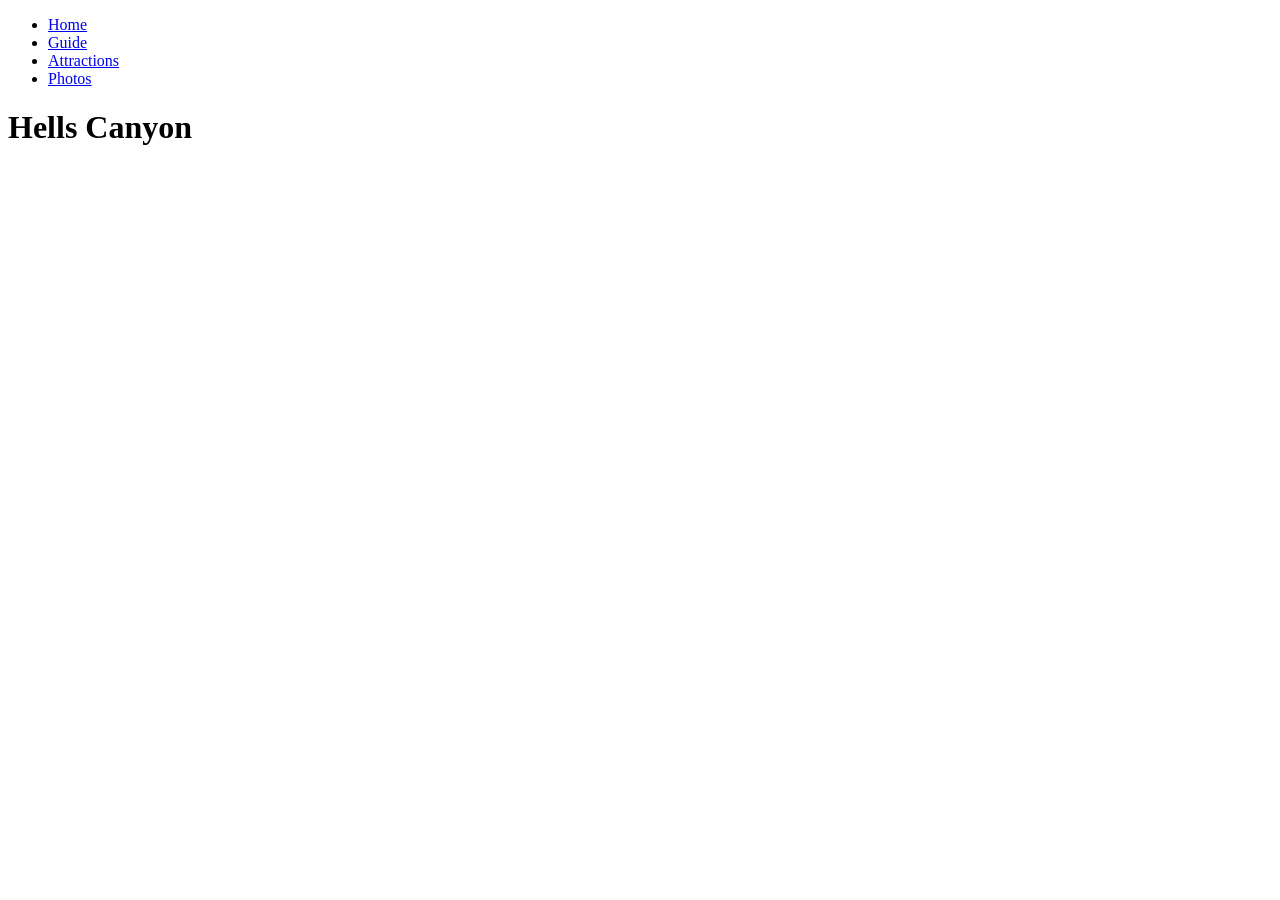
==== pages/attractions.html @ 329beb25 "add site header web component" ====
<!DOCTYPE html>
<html lang="en">
  <head>
    <meta charset="UTF-8" />
    <meta name="viewport" content="width=device-width, initial-scale=1.0" />
    <title>Attractions — Hells Canyon</title>
    <script src="/components/site-header.js" defer></script>
  </head>
  <body>
    <site-header></site-header>

    <main>
    </main>
  </body>
</html>
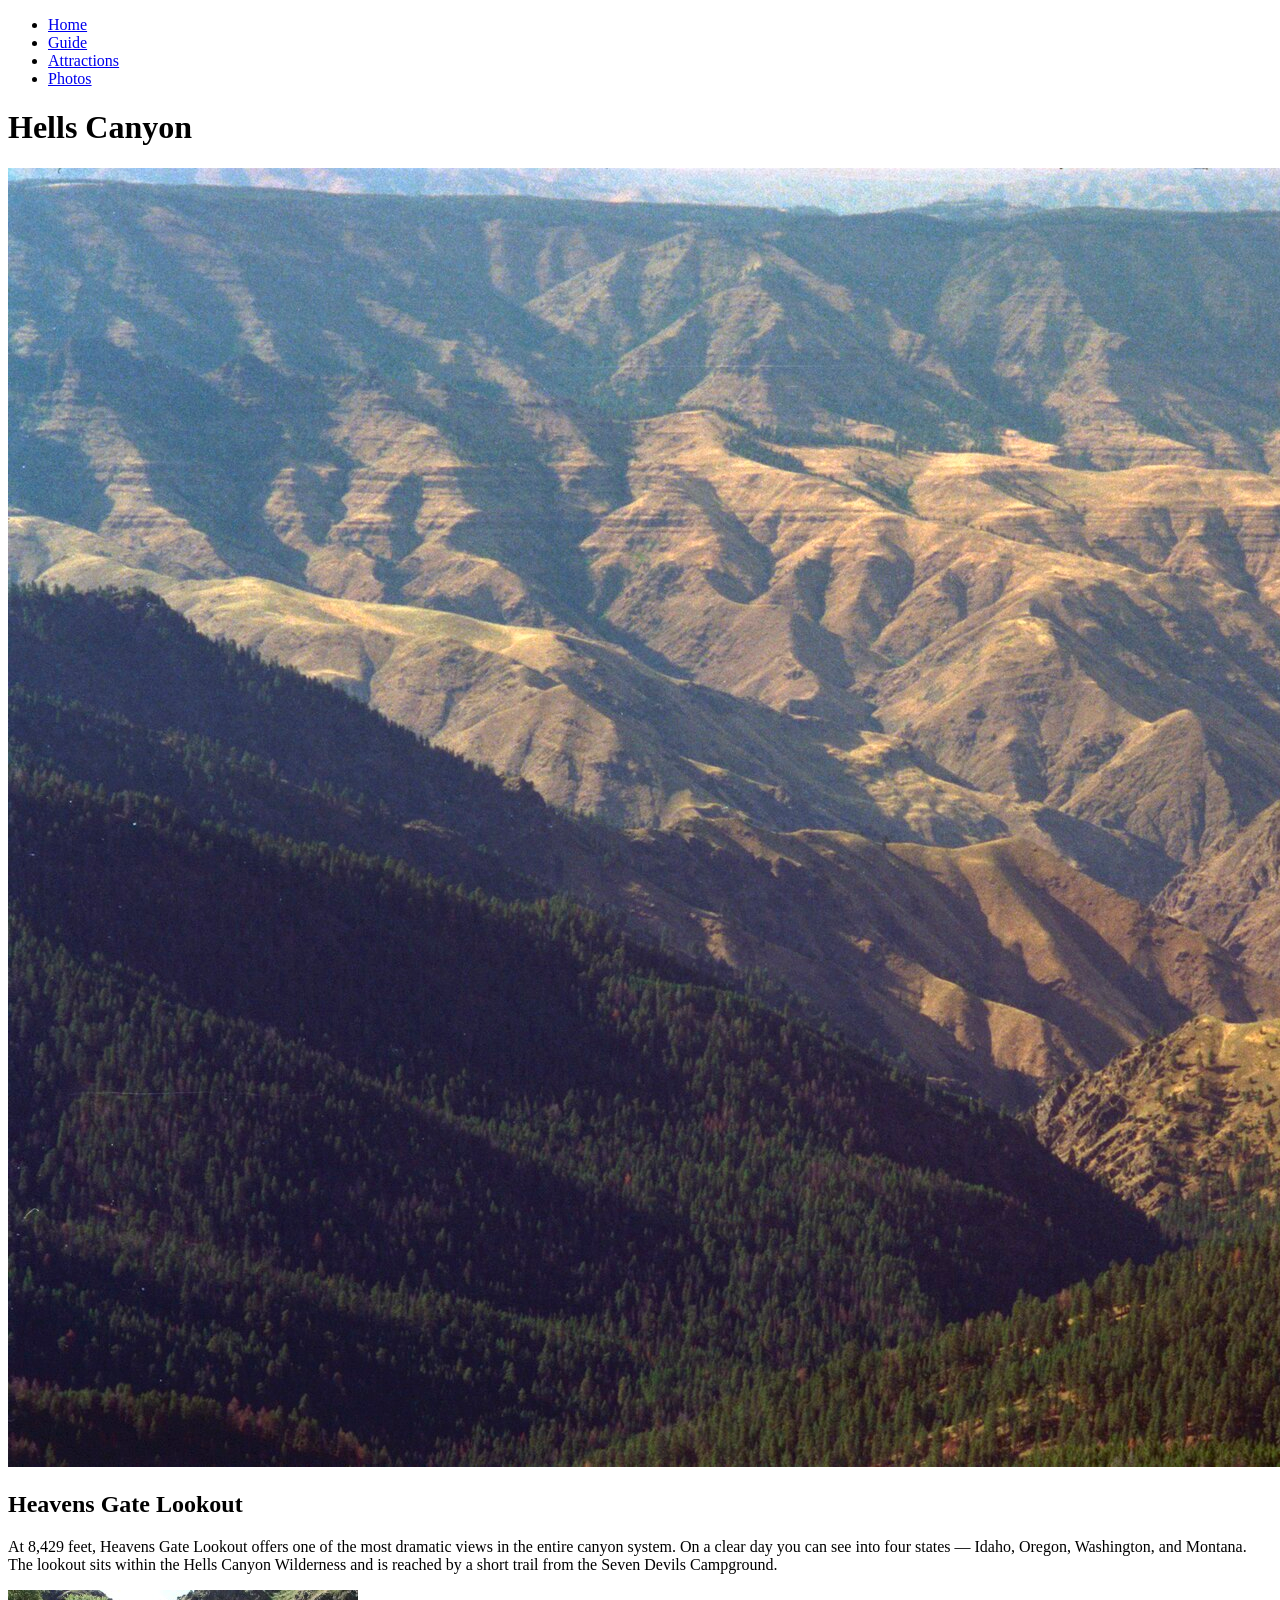
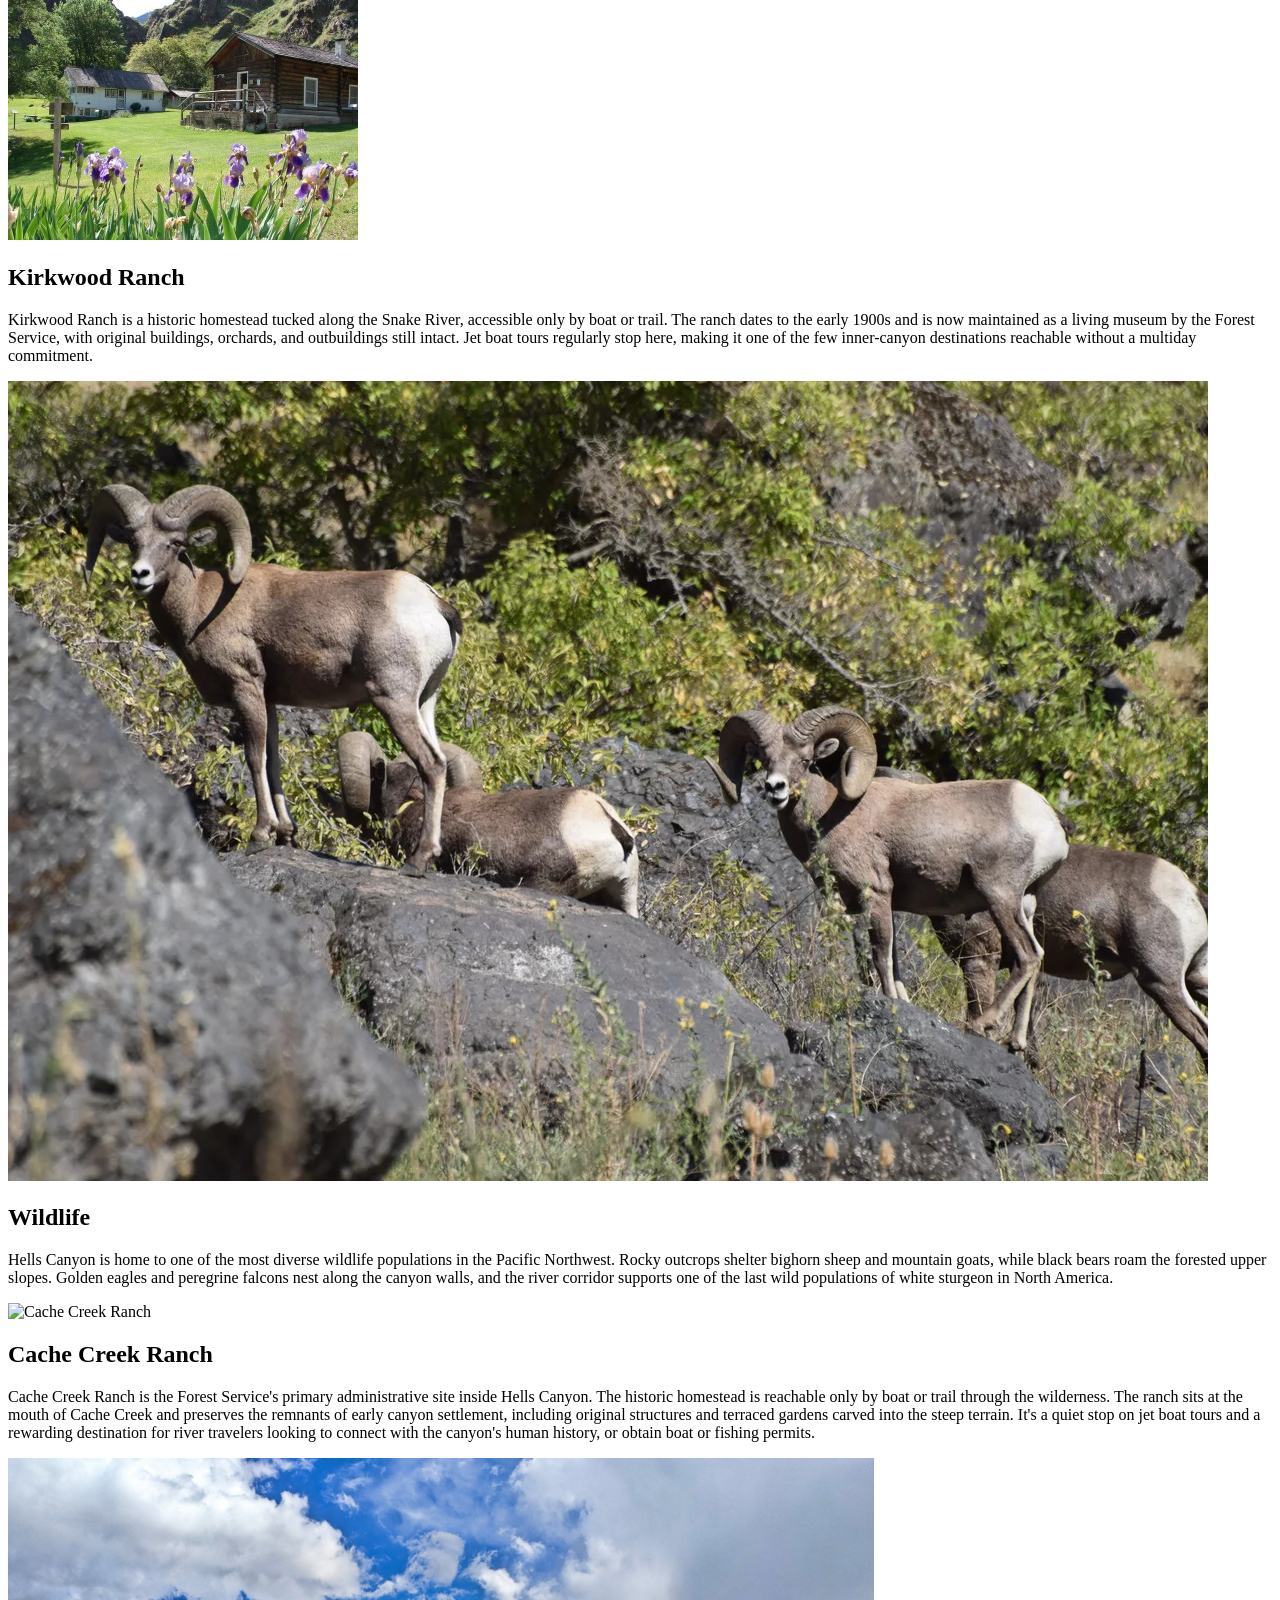
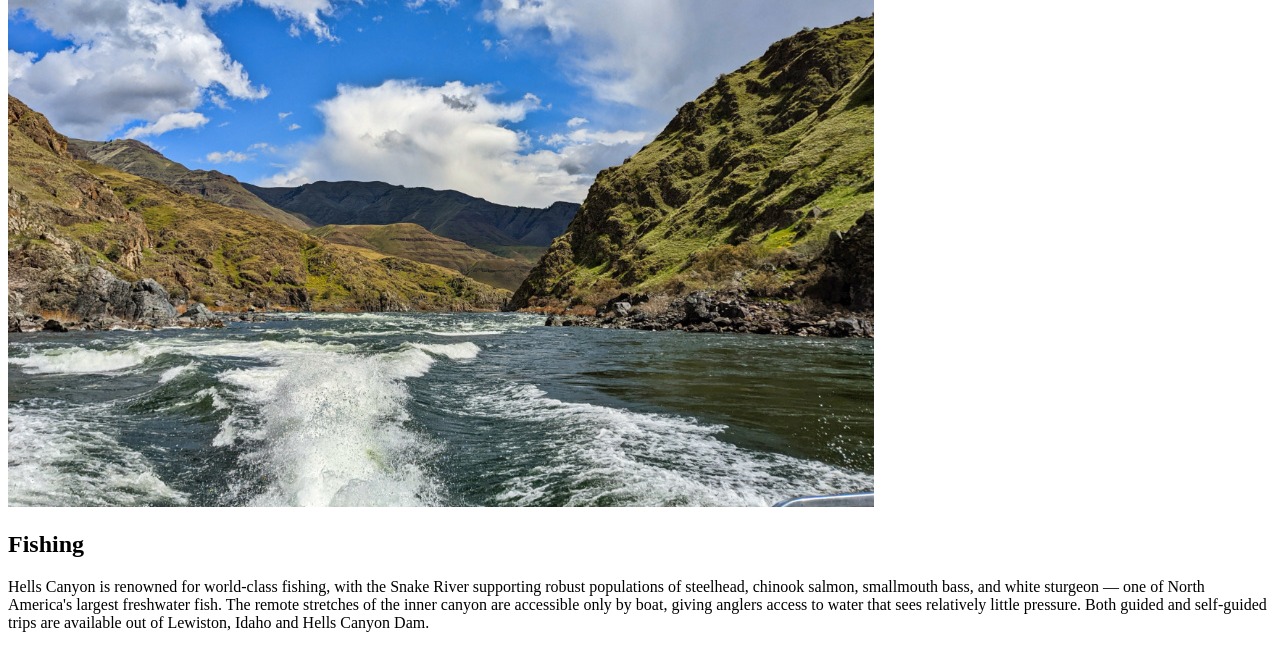
==== commit 0e6d6c8e: "add attractions page and component" ====
--- a/pages/attractions.html
+++ b/pages/attractions.html
@@ -5,11 +5,75 @@
     <meta name="viewport" content="width=device-width, initial-scale=1.0" />
     <title>Attractions — Hells Canyon</title>
     <script src="/components/site-header.js" defer></script>
+    <script src="/components/attraction-card.js" defer></script>
   </head>
   <body>
     <site-header></site-header>
 
     <main>
+      <attraction-card
+        image="/images/photos/heavens-gate.jpg"
+        title="Heavens Gate Lookout"
+      >
+        At 8,429 feet, Heavens Gate Lookout offers one of the most dramatic
+        views in the entire canyon system. On a clear day you can see into four
+        states — Idaho, Oregon, Washington, and Montana. The lookout sits within
+        the Hells Canyon Wilderness and is reached by a short trail from the
+        Seven Devils Campground.
+      </attraction-card>
+
+      <attraction-card
+        image="/images/photos/kirkwood-ranch.jpg"
+        title="Kirkwood Ranch"
+        flip
+      >
+        Kirkwood Ranch is a historic homestead tucked along the Snake River,
+        accessible only by boat or trail. The ranch dates to the early 1900s
+        and is now maintained as a living museum by the Forest Service, with
+        original buildings, orchards, and outbuildings still intact. Jet boat
+        tours regularly stop here, making it one of the few inner-canyon
+        destinations reachable without a multiday commitment.
+      </attraction-card>
+
+      <attraction-card
+        image="/images/photos/mountain-goats.webp"
+        title="Wildlife"
+      >
+        Hells Canyon is home to one of the most diverse wildlife populations
+        in the Pacific Northwest. Rocky outcrops shelter bighorn sheep and
+        mountain goats, while black bears roam the forested upper slopes.
+        Golden eagles and peregrine falcons nest along the canyon walls, and
+        the river corridor supports one of the last wild populations of white
+        sturgeon in North America.
+      </attraction-card>
+
+      <attraction-card
+        image="/images/photos/cache-creek-ranch.jpg"
+        title="Cache Creek Ranch"
+        flip
+      >
+        Cache Creek Ranch is the Forest Service's primary administrative site 
+        inside Hells Canyon. The historic homestead is reachable only by boat 
+        or trail through the wilderness. The ranch
+        sits at the mouth of Cache Creek and preserves the remnants of early
+        canyon settlement, including original structures and terraced gardens
+        carved into the steep terrain. It's a quiet stop on jet boat tours
+        and a rewarding destination for river travelers looking to connect
+        with the canyon's human history, or obtain boat or fishing permits.
+      </attraction-card>
+
+      <attraction-card
+        image="/images/photos/view-from-boat.jpg"
+        title="Fishing"
+      >
+        Hells Canyon is renowned for world-class fishing, with the Snake River
+        supporting robust populations of steelhead, chinook salmon, smallmouth
+        bass, and white sturgeon — one of North America's largest freshwater
+        fish. The remote stretches of the inner canyon are accessible only by
+        boat, giving anglers access to water that sees relatively little
+        pressure. Both guided and self-guided trips are available out of
+        Lewiston, Idaho and Hells Canyon Dam.
+      </attraction-card>
     </main>
   </body>
 </html>
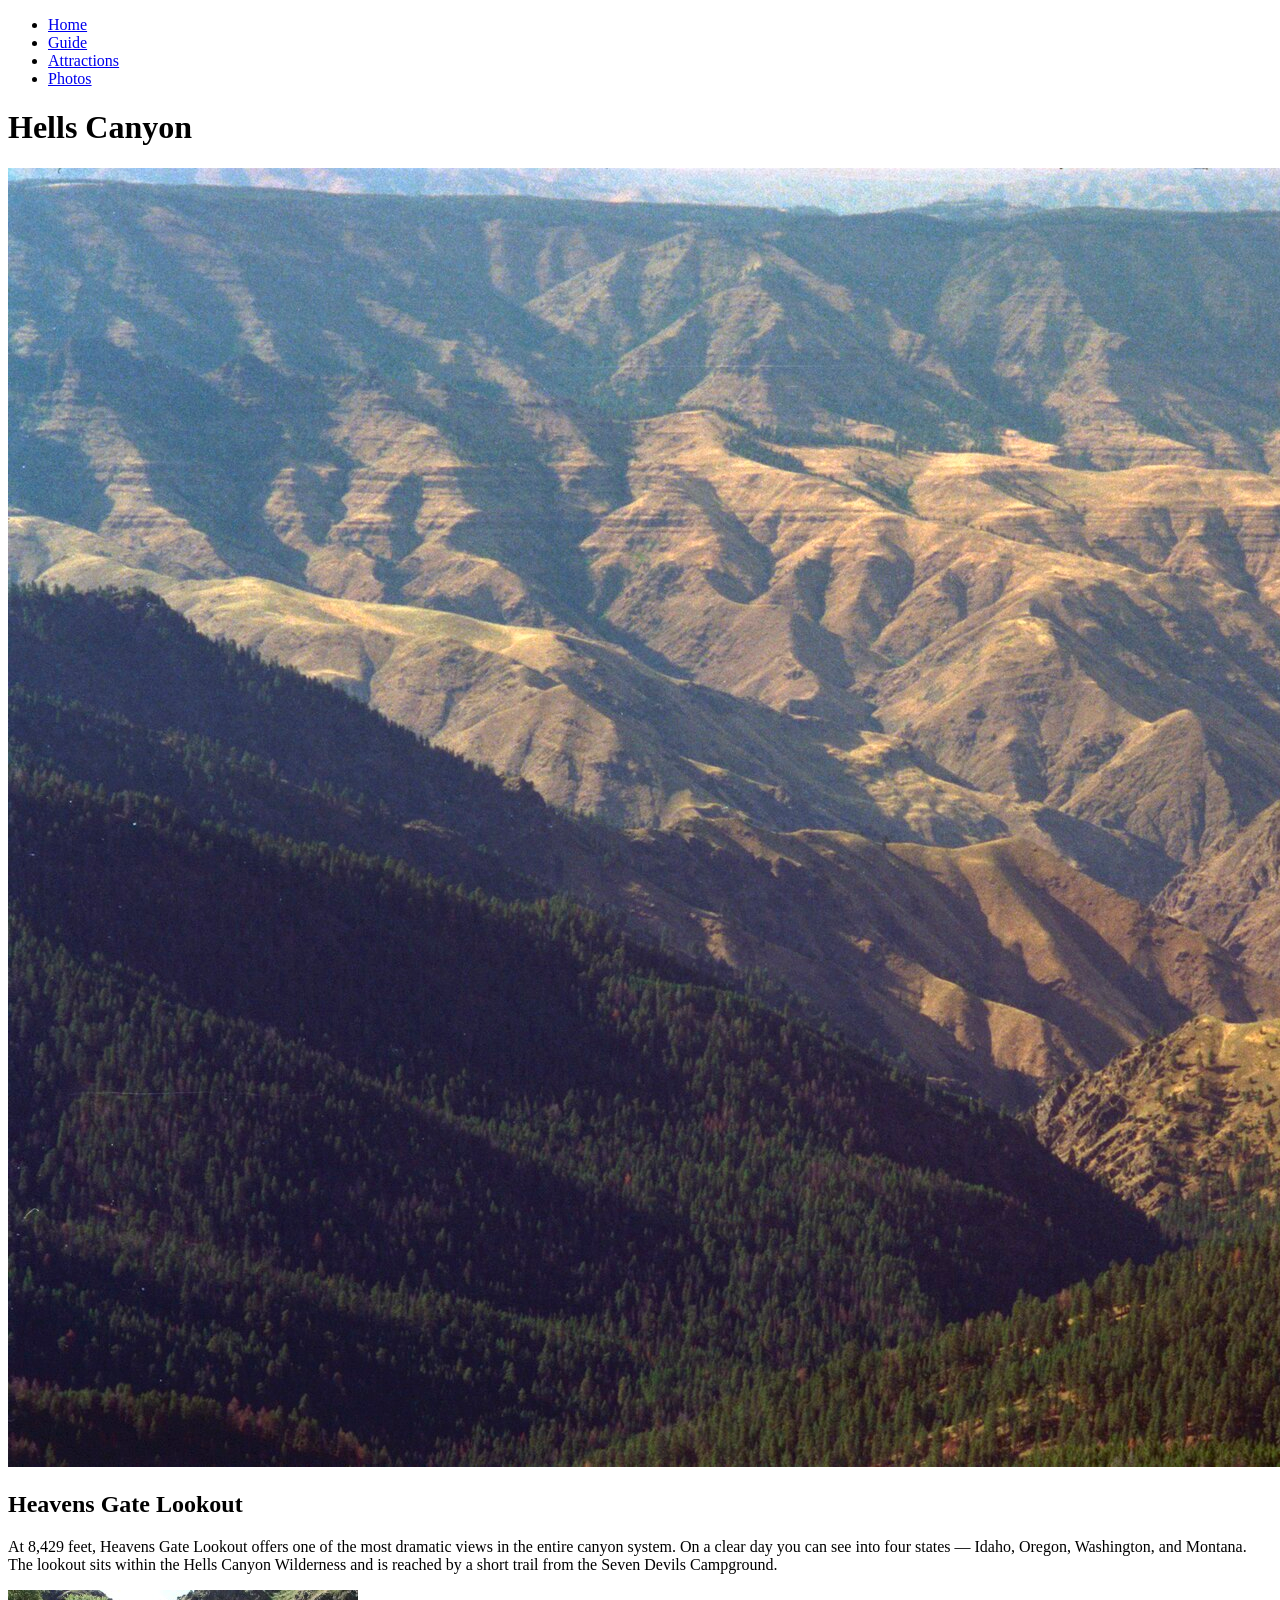
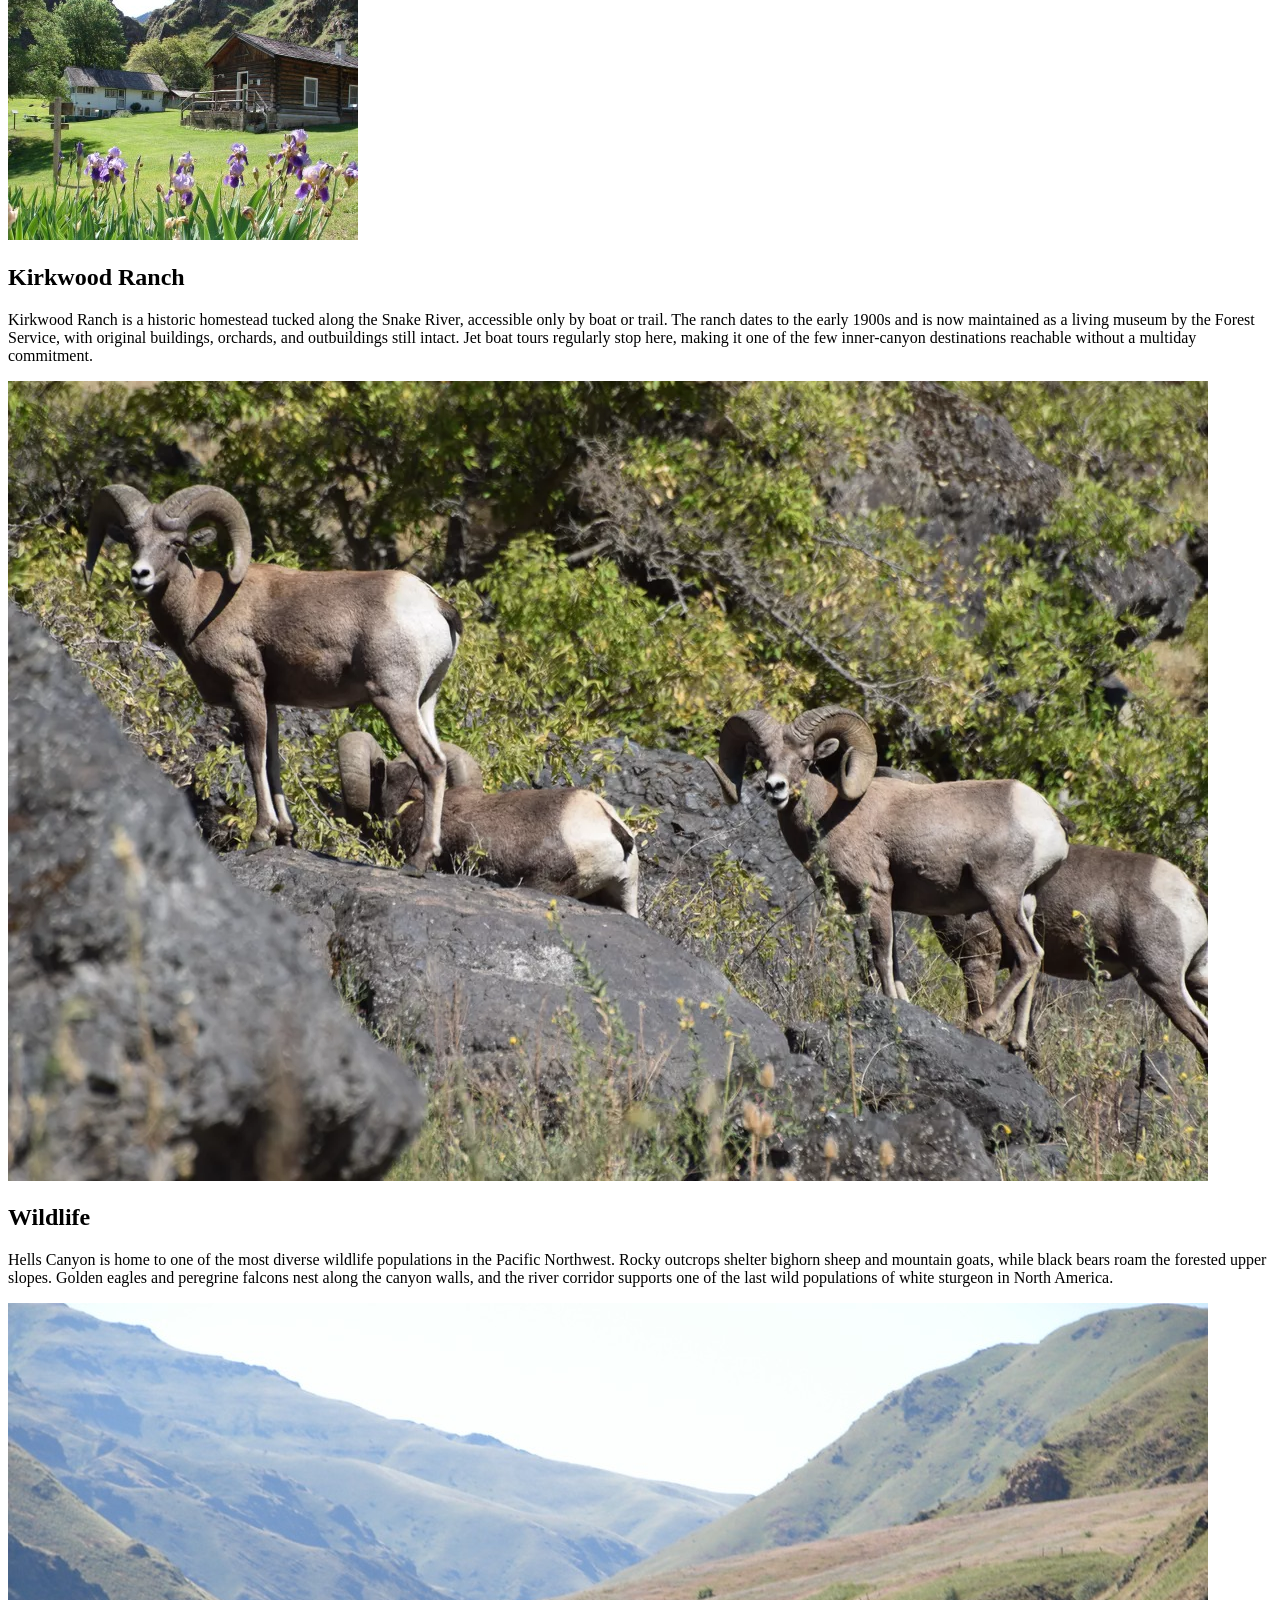
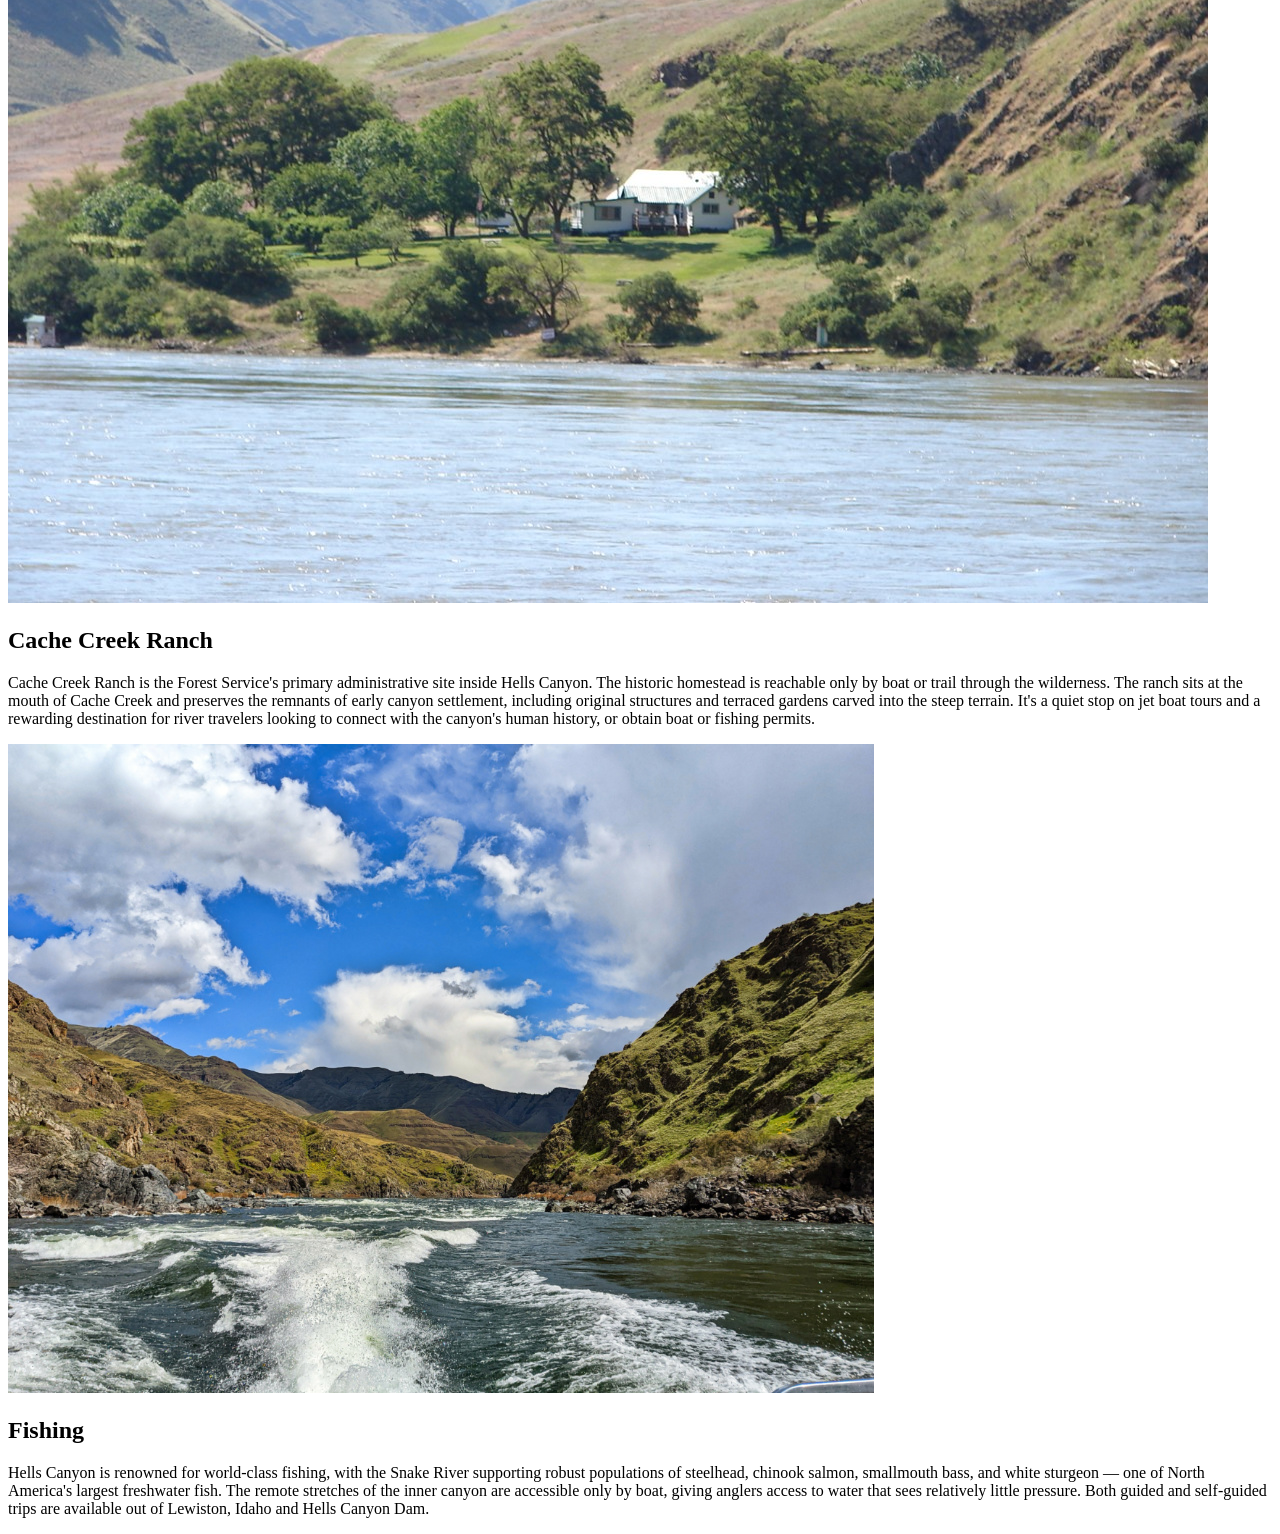
==== commit cbbc3c09: "add photos page" ====
--- a/pages/attractions.html
+++ b/pages/attractions.html
@@ -48,7 +48,7 @@
       </attraction-card>
 
       <attraction-card
-        image="/images/photos/cache-creek-ranch.jpg"
+        image="/images/photos/cache-creek.jpg"
         title="Cache Creek Ranch"
         flip
       >
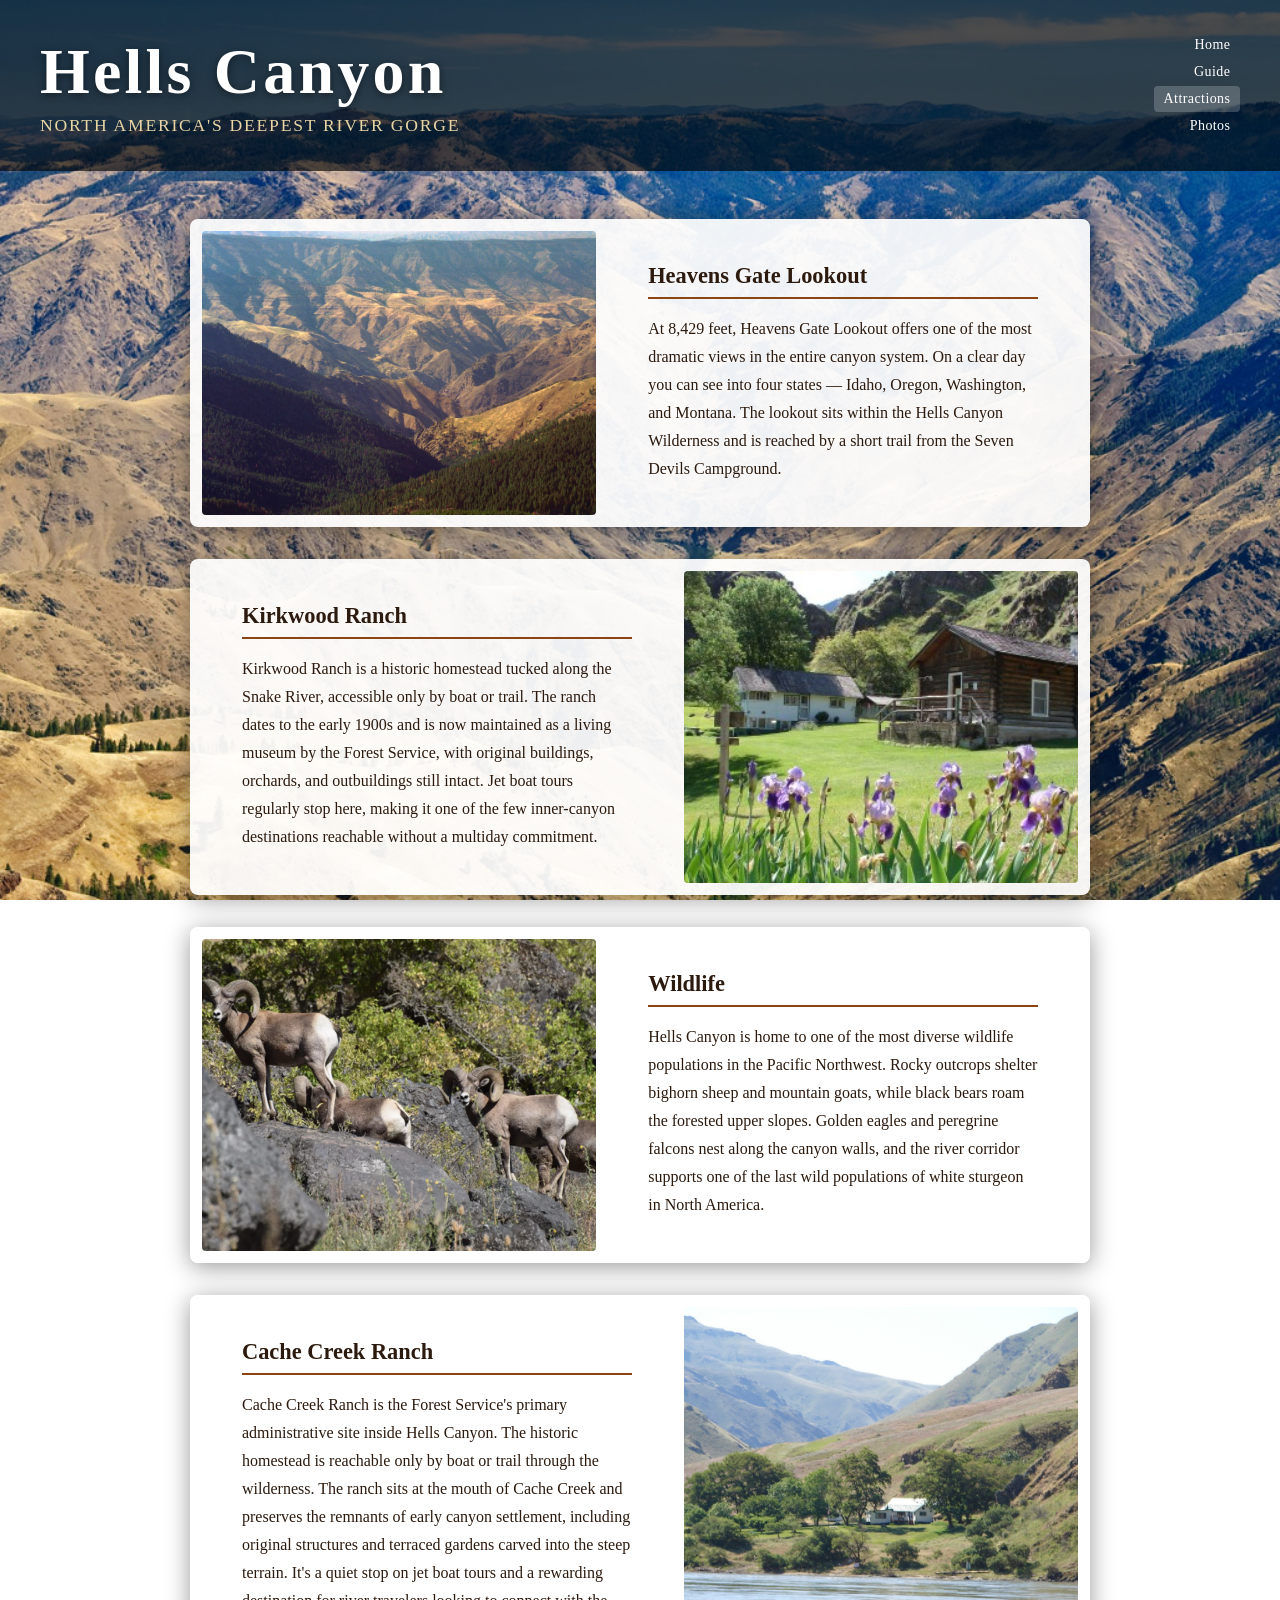
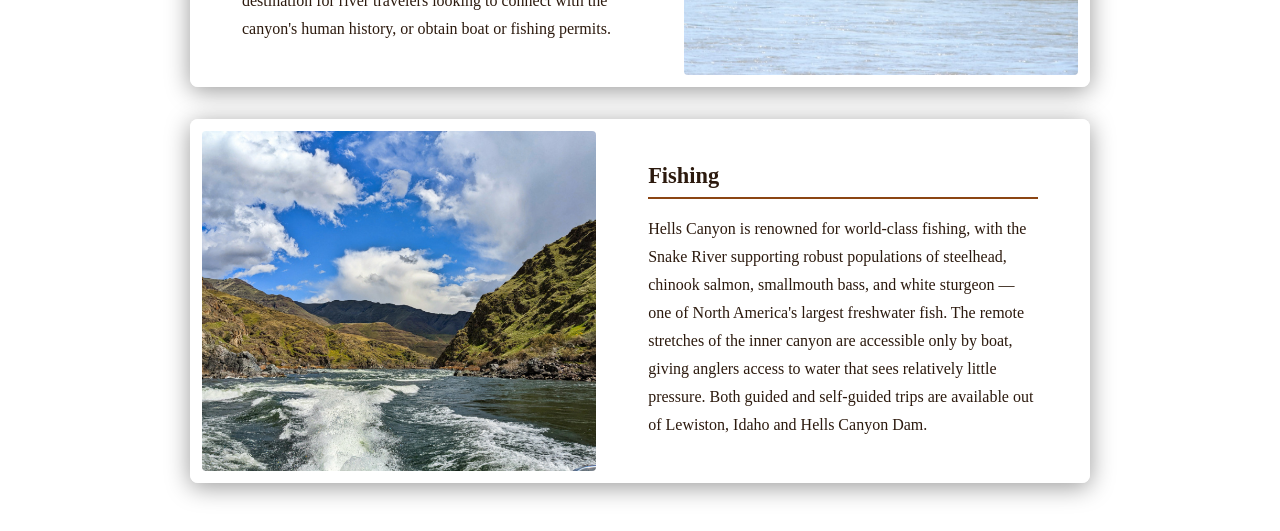
==== commit 3defecad: "Claude's first pass at CSS" ====
--- a/pages/attractions.html
+++ b/pages/attractions.html
@@ -4,6 +4,7 @@
     <meta charset="UTF-8" />
     <meta name="viewport" content="width=device-width, initial-scale=1.0" />
     <title>Attractions — Hells Canyon</title>
+    <link rel="stylesheet" href="/style.css" />
     <script src="/components/site-header.js" defer></script>
     <script src="/components/attraction-card.js" defer></script>
   </head>
--- a/style.css
+++ b/style.css
@@ -0,0 +1,331 @@
+*, *::before, *::after {
+  box-sizing: border-box;
+  margin: 0;
+  padding: 0;
+}
+
+body {
+  min-height: 100vh;
+  display: flex;
+  flex-direction: column;
+  background-image: url('images/photos/background.jpg');
+  background-size: cover;
+  background-position: center;
+  background-attachment: fixed;
+  font-family: Georgia, serif;
+}
+
+/* ===== CUSTOM ELEMENTS ===== */
+
+site-header {
+  display: contents;
+}
+
+attraction-card {
+  display: contents;
+}
+
+/* ===== HEADER ===== */
+
+header {
+  width: 100%;
+}
+
+.header-inner {
+  background-color: rgba(0, 0, 0, 0.65);
+  padding: 2rem 2.5rem;
+  display: flex;
+  flex-direction: row;
+  justify-content: space-between;
+  align-items: center;
+  gap: 1.5rem;
+}
+
+.header-text {
+  display: flex;
+  flex-direction: column;
+  gap: 0.4rem;
+}
+
+h1 {
+  color: #ffffff;
+  font-size: clamp(2rem, 5vw, 4rem);
+  letter-spacing: 0.05em;
+  text-shadow: 0 2px 8px rgba(0, 0, 0, 0.5);
+}
+
+.tagline {
+  color: #e8d5a3;
+  font-size: clamp(0.8rem, 1.5vw, 1.1rem);
+  letter-spacing: 0.1em;
+  text-transform: uppercase;
+}
+
+/* ===== DESKTOP NAV ===== */
+
+.header-nav ul {
+  list-style: none;
+  display: flex;
+  flex-direction: column;
+  gap: 0.1rem;
+}
+
+.header-nav a {
+  color: #ffffff;
+  text-decoration: none;
+  padding: 0.3rem 0.6rem;
+  display: block;
+  border-radius: 4px;
+  font-size: 0.875rem;
+  letter-spacing: 0.03em;
+  text-align: right;
+  transition: background-color 0.2s;
+}
+
+.header-nav a:hover,
+.header-nav a[aria-current="page"] {
+  background-color: rgba(255, 255, 255, 0.2);
+}
+
+.hamburger-wrap {
+  display: none;
+}
+
+/* ===== MAIN ===== */
+
+main {
+  flex: 1;
+  display: flex;
+  flex-direction: column;
+  align-items: center;
+  padding: 3rem 1.5rem;
+  gap: 2rem;
+}
+
+/* ===== HOME: SUMMARY BOX ===== */
+
+.summary {
+  background-color: rgba(255, 255, 255, 0.93);
+  border-radius: 8px;
+  max-width: 700px;
+  width: 100%;
+  padding: 2.5rem 3rem;
+  display: grid;
+  gap: 1rem;
+  box-shadow: 0 8px 32px rgba(0, 0, 0, 0.45);
+  margin: auto;
+}
+
+.summary h2 {
+  color: #2c1a0e;
+  font-size: 1.5rem;
+  border-bottom: 2px solid #8b4513;
+  padding-bottom: 0.5rem;
+}
+
+.summary p {
+  color: #2c1a0e;
+  font-size: 1.05rem;
+  line-height: 1.75;
+}
+
+/* ===== GUIDE / ATTRACTIONS: SECTION HEADING ===== */
+
+main > h2 {
+  color: #ffffff;
+  font-size: 1.75rem;
+  letter-spacing: 0.04em;
+  text-shadow: 0 2px 8px rgba(0, 0, 0, 0.6);
+  text-align: center;
+  max-width: 900px;
+  width: 100%;
+}
+
+/* ===== ATTRACTION CARDS ===== */
+
+.card {
+  display: flex;
+  flex-direction: row;
+  max-width: 900px;
+  width: 100%;
+  background-color: rgba(255, 255, 255, 0.93);
+  border-radius: 8px;
+  overflow: hidden;
+  box-shadow: 0 4px 24px rgba(0, 0, 0, 0.4);
+  padding: 0.75rem;
+  gap: 0.75rem;
+}
+
+.card--flip {
+  flex-direction: row-reverse;
+}
+
+.card img {
+  width: 45%;
+  object-fit: cover;
+  display: block;
+  flex-shrink: 0;
+  border-radius: 4px;
+}
+
+.card__content {
+  flex: 1;
+  padding: 2rem 2.5rem;
+  display: flex;
+  flex-direction: column;
+  justify-content: center;
+  gap: 1rem;
+}
+
+.card__content h3 {
+  color: #2c1a0e;
+  font-size: 1.4rem;
+  border-bottom: 2px solid #8b4513;
+  padding-bottom: 0.5rem;
+}
+
+.card__content p {
+  color: #2c1a0e;
+  line-height: 1.75;
+}
+
+/* ===== PHOTO GALLERY ===== */
+
+.gallery {
+  display: grid;
+  grid-template-columns: repeat(auto-fill, minmax(280px, 1fr));
+  gap: 1.5rem;
+  max-width: 1200px;
+  width: 100%;
+}
+
+figure {
+  display: flex;
+  flex-direction: column;
+  gap: 0.5rem;
+  background-color: rgba(255, 255, 255, 0.93);
+  border-radius: 8px;
+  overflow: hidden;
+  box-shadow: 0 4px 16px rgba(0, 0, 0, 0.35);
+  padding: 0.75rem;
+}
+
+figure img {
+  width: 100%;
+  aspect-ratio: 4 / 3;
+  object-fit: cover;
+  display: block;
+  border-radius: 4px;
+}
+
+figcaption {
+  color: #2c1a0e;
+  font-size: 0.875rem;
+  line-height: 1.5;
+  font-style: italic;
+}
+
+/* ===== MOBILE ===== */
+
+@media (max-width: 768px) {
+
+  .header-nav {
+    display: none;
+  }
+
+  .header-inner {
+    padding: 1.5rem 1.25rem;
+  }
+
+  .hamburger-wrap {
+    display: block;
+    position: relative;
+  }
+
+  .hamburger-btn {
+    background: none;
+    border: 2px solid rgba(255, 255, 255, 0.7);
+    border-radius: 4px;
+    cursor: pointer;
+    padding: 0.4rem 0.5rem;
+    display: flex;
+    flex-direction: column;
+    gap: 5px;
+  }
+
+  .hamburger-btn span {
+    display: block;
+    width: 22px;
+    height: 2px;
+    background: #ffffff;
+    border-radius: 2px;
+  }
+
+  .mobile-nav {
+    display: none;
+    position: absolute;
+    top: 100%;
+    right: 0;
+    background-color: rgba(20, 10, 5, 0.75);
+    border-radius: 6px;
+    padding: 1rem 0.5rem 0.5rem;
+    min-width: 160px;
+    z-index: 100;
+    box-shadow: 0 6px 20px rgba(0, 0, 0, 0.5);
+  }
+
+  .hamburger-wrap:hover .mobile-nav {
+    display: block;
+  }
+
+  .mobile-nav ul {
+    list-style: none;
+    display: flex;
+    flex-direction: column;
+    gap: 0.25rem;
+  }
+
+  .mobile-nav a {
+    color: #ffffff;
+    text-decoration: none;
+    padding: 0.65rem 1rem;
+    display: block;
+    border-radius: 4px;
+    font-size: 1rem;
+    transition: background-color 0.2s;
+  }
+
+  .mobile-nav a:hover,
+  .mobile-nav a[aria-current="page"] {
+    background-color: rgba(255, 255, 255, 0.2);
+  }
+
+  .card,
+  .card--flip {
+    flex-direction: column;
+  }
+
+  .card img {
+    width: 100%;
+    max-height: 240px;
+    border-radius: 4px;
+  }
+
+  .card__content {
+    padding: 1.5rem;
+  }
+
+  main {
+    padding: 2rem 1rem;
+    gap: 1.5rem;
+  }
+
+  .summary {
+    padding: 1.5rem;
+  }
+
+  .gallery {
+    grid-template-columns: repeat(auto-fill, minmax(240px, 1fr));
+    gap: 1rem;
+  }
+}
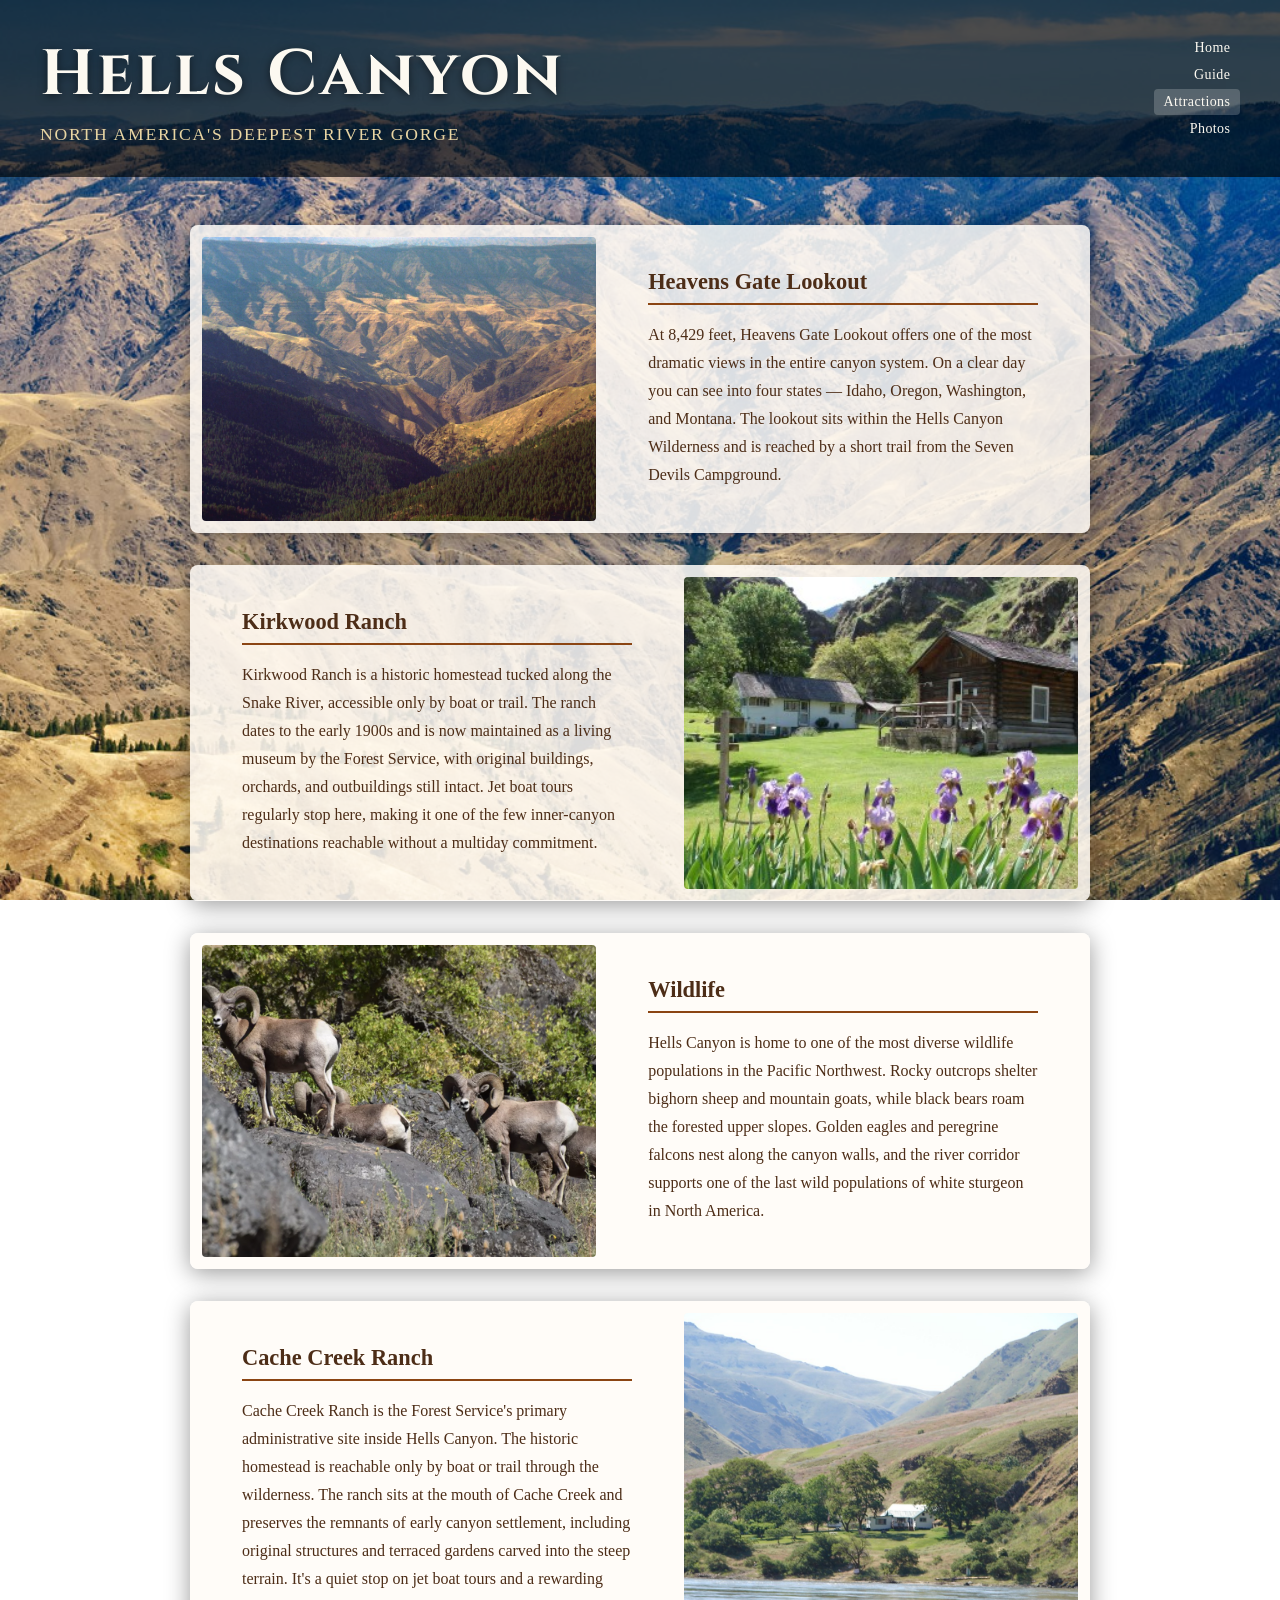
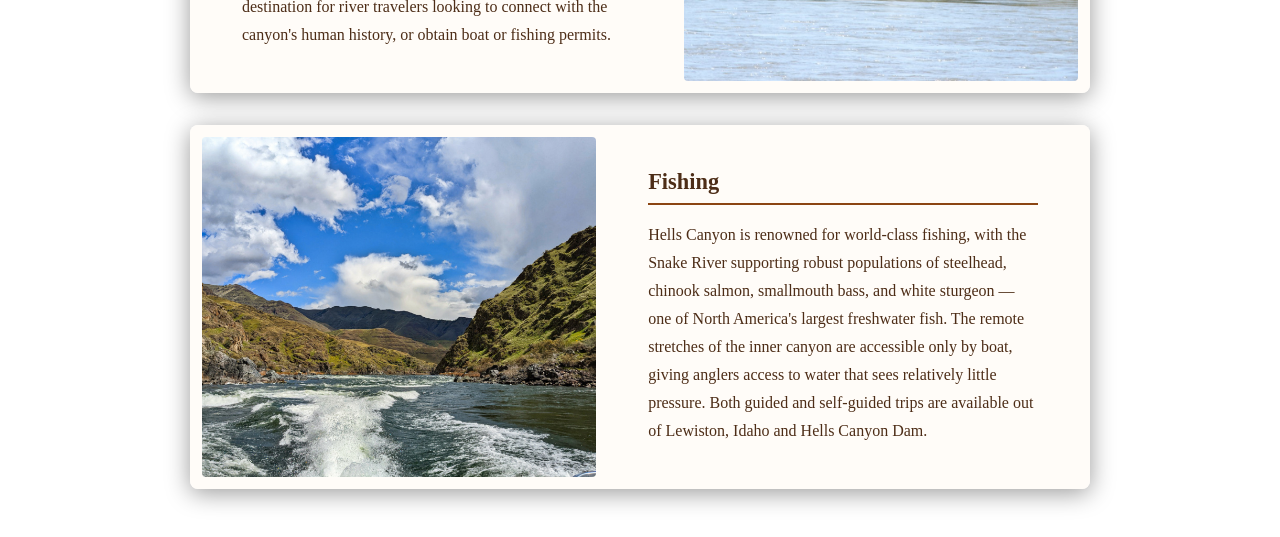
==== commit 6d17234c: "add custom font to header" ====
--- a/pages/attractions.html
+++ b/pages/attractions.html
@@ -4,6 +4,9 @@
     <meta charset="UTF-8" />
     <meta name="viewport" content="width=device-width, initial-scale=1.0" />
     <title>Attractions — Hells Canyon</title>
+    <link rel="preconnect" href="https://fonts.googleapis.com" />
+    <link rel="preconnect" href="https://fonts.gstatic.com" crossorigin />
+    <link rel="stylesheet" href="https://fonts.googleapis.com/css2?family=Cinzel:wght@400;700&display=swap" />
     <link rel="stylesheet" href="/style.css" />
     <script src="/components/site-header.js" defer></script>
     <script src="/components/attraction-card.js" defer></script>
--- a/style.css
+++ b/style.css
@@ -1,14 +1,32 @@
-*, *::before, *::after {
+*,
+*::before,
+*::after {
   box-sizing: border-box;
   margin: 0;
   padding: 0;
 }
 
+/* ===== COLORS ===== */
+
+:root {
+  --font-header: "Cinzel", Georgia, serif;
+
+  --color-text: #4d2d17;
+  --color-accent: #8b4513;
+  --color-tagline: #e8d5a3;
+  --color-white: #fcf9f1;
+  --color-bg-card: rgba(255, 252, 247, 0.85);
+  --color-nav-hover: rgba(255, 255, 255, 0.2);
+  --color-hamburger-border: rgba(255, 255, 255, 0.7);
+  --color-bg-header: rgba(0, 0, 0, 0.65);
+  --color-bg-mobile-nav: rgba(20, 10, 5, 0.8);
+}
+
 body {
   min-height: 100vh;
   display: flex;
   flex-direction: column;
-  background-image: url('images/photos/background.jpg');
+  background-image: url("images/photos/background.jpg");
   background-size: cover;
   background-position: center;
   background-attachment: fixed;
@@ -32,7 +50,7 @@
 }
 
 .header-inner {
-  background-color: rgba(0, 0, 0, 0.65);
+  background-color: var(--color-bg-header);
   padding: 2rem 2.5rem;
   display: flex;
   flex-direction: row;
@@ -48,14 +66,15 @@
 }
 
 h1 {
-  color: #ffffff;
+  font-family: var(--font-header);
+  color: var(--color-white);
   font-size: clamp(2rem, 5vw, 4rem);
   letter-spacing: 0.05em;
   text-shadow: 0 2px 8px rgba(0, 0, 0, 0.5);
 }
 
 .tagline {
-  color: #e8d5a3;
+  color: var(--color-tagline);
   font-size: clamp(0.8rem, 1.5vw, 1.1rem);
   letter-spacing: 0.1em;
   text-transform: uppercase;
@@ -71,7 +90,7 @@
 }
 
 .header-nav a {
-  color: #ffffff;
+  color: var(--color-white);
   text-decoration: none;
   padding: 0.3rem 0.6rem;
   display: block;
@@ -84,7 +103,7 @@
 
 .header-nav a:hover,
 .header-nav a[aria-current="page"] {
-  background-color: rgba(255, 255, 255, 0.2);
+  background-color: var(--color-nav-hover);
 }
 
 .hamburger-wrap {
@@ -105,7 +124,7 @@
 /* ===== HOME: SUMMARY BOX ===== */
 
 .summary {
-  background-color: rgba(255, 255, 255, 0.93);
+  background-color: var(--color-bg-card);
   border-radius: 8px;
   max-width: 700px;
   width: 100%;
@@ -117,28 +136,113 @@
 }
 
 .summary h2 {
-  color: #2c1a0e;
+  color: var(--color-text);
   font-size: 1.5rem;
-  border-bottom: 2px solid #8b4513;
+  border-bottom: 2px solid var(--color-accent);
   padding-bottom: 0.5rem;
 }
 
+.video-container iframe {
+  width: 100%;
+  height: auto;
+  aspect-ratio: 16 / 9;
+  display: block;
+  border-radius: 4px;
+}
+
 .summary p {
-  color: #2c1a0e;
+  color: var(--color-text);
   font-size: 1.05rem;
   line-height: 1.75;
 }
 
+/* ===== HOME: NEWSLETTER FORM ===== */
+
+.newsletter {
+  background-color: var(--color-bg-card);
+  border-radius: 8px;
+  max-width: 700px;
+  width: 100%;
+  padding: 2.5rem 3rem;
+  display: grid;
+  gap: 1.25rem;
+  box-shadow: 0 8px 32px rgba(0, 0, 0, 0.45);
+}
+
+.newsletter h2 {
+  color: var(--color-text);
+  font-size: 1.5rem;
+  border-bottom: 2px solid var(--color-accent);
+  padding-bottom: 0.5rem;
+}
+
+.newsletter p {
+  color: var(--color-text);
+  font-size: 1.05rem;
+  line-height: 1.75;
+}
+
+.newsletter form {
+  display: grid;
+  gap: 0.75rem;
+}
+
+.form-row {
+  display: grid;
+  grid-template-columns: 6rem 1fr;
+  align-items: center;
+  gap: 0.5rem;
+}
+
+.form-row label {
+  color: var(--color-text);
+  font-size: 0.95rem;
+}
+
+.form-row input {
+  padding: 0.5rem 0.75rem;
+  border: 1px solid var(--color-accent);
+  border-radius: 4px;
+  font-family: inherit;
+  font-size: 0.95rem;
+  color: var(--color-text);
+  background-color: var(--color-white);
+}
+
+.form-row input:focus {
+  outline: 2px solid var(--color-accent);
+  outline-offset: 1px;
+}
+
+.newsletter button {
+  justify-self: start;
+  padding: 0.6rem 1.75rem;
+  background-color: var(--color-accent);
+  color: var(--color-white);
+  border: none;
+  border-radius: 4px;
+  font-family: inherit;
+  font-size: 1rem;
+  cursor: pointer;
+  transition: opacity 0.2s;
+}
+
+.newsletter button:hover {
+  opacity: 0.85;
+}
+
 /* ===== GUIDE / ATTRACTIONS: SECTION HEADING ===== */
 
 main > h2 {
-  color: #ffffff;
+  color: var(--color-text);
   font-size: 1.75rem;
   letter-spacing: 0.04em;
-  text-shadow: 0 2px 8px rgba(0, 0, 0, 0.6);
   text-align: center;
-  max-width: 900px;
-  width: 100%;
+  width: fit-content;
+  background-color: var(--color-bg-card);
+  border-radius: 8px;
+  padding: 1rem 2rem;
+  box-shadow: 0 4px 24px rgba(0, 0, 0, 0.4);
 }
 
 /* ===== ATTRACTION CARDS ===== */
@@ -148,7 +252,7 @@
   flex-direction: row;
   max-width: 900px;
   width: 100%;
-  background-color: rgba(255, 255, 255, 0.93);
+  background-color: var(--color-bg-card);
   border-radius: 8px;
   overflow: hidden;
   box-shadow: 0 4px 24px rgba(0, 0, 0, 0.4);
@@ -178,14 +282,14 @@
 }
 
 .card__content h3 {
-  color: #2c1a0e;
+  color: var(--color-text);
   font-size: 1.4rem;
-  border-bottom: 2px solid #8b4513;
+  border-bottom: 2px solid var(--color-accent);
   padding-bottom: 0.5rem;
 }
 
 .card__content p {
-  color: #2c1a0e;
+  color: var(--color-text);
   line-height: 1.75;
 }
 
@@ -203,7 +307,7 @@
   display: flex;
   flex-direction: column;
   gap: 0.5rem;
-  background-color: rgba(255, 255, 255, 0.93);
+  background-color: var(--color-bg-card);
   border-radius: 8px;
   overflow: hidden;
   box-shadow: 0 4px 16px rgba(0, 0, 0, 0.35);
@@ -219,7 +323,7 @@
 }
 
 figcaption {
-  color: #2c1a0e;
+  color: var(--color-text);
   font-size: 0.875rem;
   line-height: 1.5;
   font-style: italic;
@@ -227,8 +331,7 @@
 
 /* ===== MOBILE ===== */
 
-@media (max-width: 768px) {
-
+@media (max-width: 650px) {
   .header-nav {
     display: none;
   }
@@ -244,7 +347,7 @@
 
   .hamburger-btn {
     background: none;
-    border: 2px solid rgba(255, 255, 255, 0.7);
+    border: 2px solid var(--color-hamburger-border);
     border-radius: 4px;
     cursor: pointer;
     padding: 0.4rem 0.5rem;
@@ -257,7 +360,7 @@
     display: block;
     width: 22px;
     height: 2px;
-    background: #ffffff;
+    background: var(--color-white);
     border-radius: 2px;
   }
 
@@ -266,7 +369,7 @@
     position: absolute;
     top: 100%;
     right: 0;
-    background-color: rgba(20, 10, 5, 0.75);
+    background-color: var(--color-bg-mobile-nav);
     border-radius: 6px;
     padding: 1rem 0.5rem 0.5rem;
     min-width: 160px;
@@ -286,7 +389,7 @@
   }
 
   .mobile-nav a {
-    color: #ffffff;
+    color: var(--color-white);
     text-decoration: none;
     padding: 0.65rem 1rem;
     display: block;
@@ -297,7 +400,7 @@
 
   .mobile-nav a:hover,
   .mobile-nav a[aria-current="page"] {
-    background-color: rgba(255, 255, 255, 0.2);
+    background-color: var(--color-nav-hover);
   }
 
   .card,
@@ -324,6 +427,14 @@
     padding: 1.5rem;
   }
 
+  .newsletter {
+    padding: 1.5rem;
+  }
+
+  .form-row {
+    grid-template-columns: 1fr;
+  }
+
   .gallery {
     grid-template-columns: repeat(auto-fill, minmax(240px, 1fr));
     gap: 1rem;
